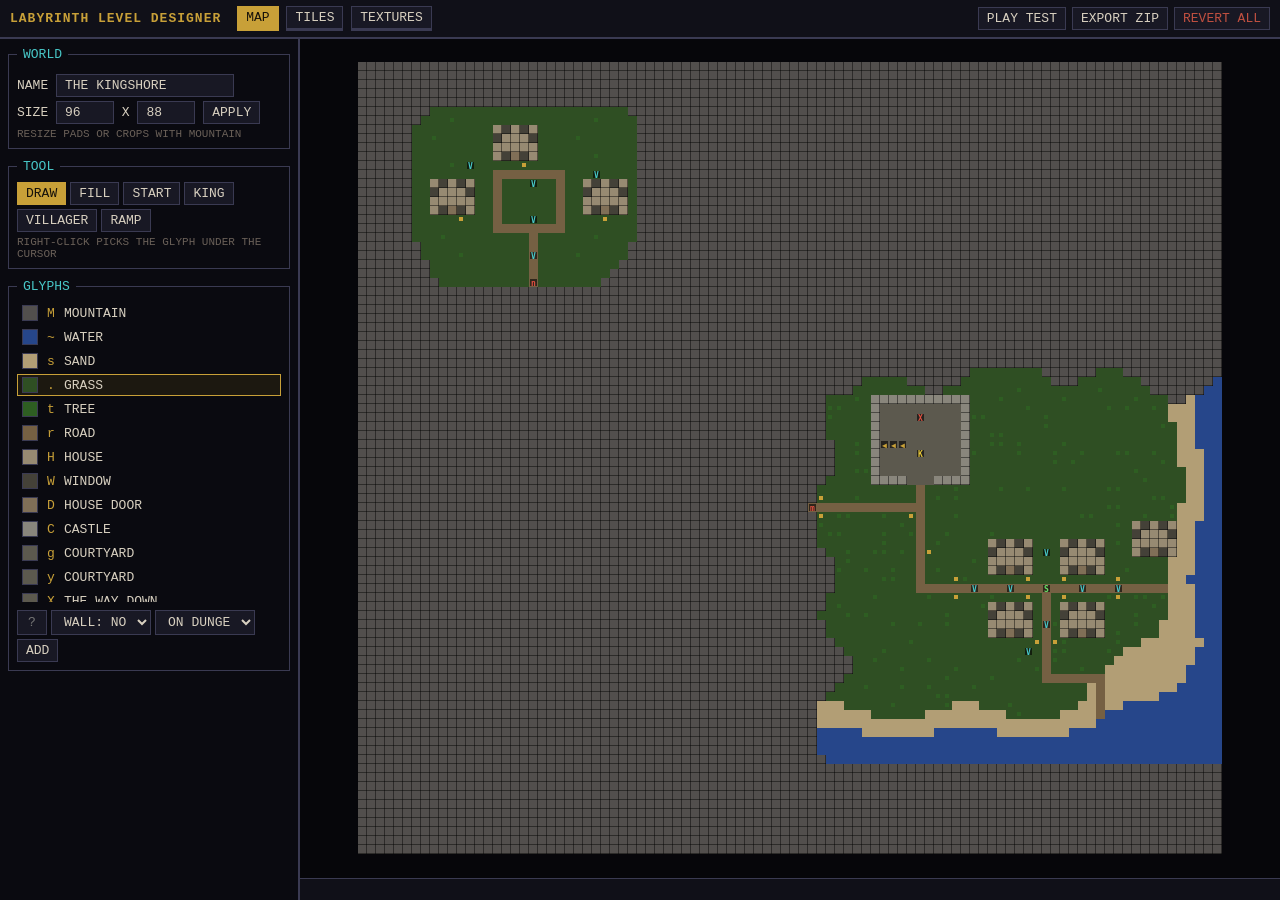
==== editor.html @ e6214b68 "feat: a level designer, and a game that carries its maker's world The overworld builder now consumes" ====
<!DOCTYPE html>
<html lang="en">
<head>
<meta charset="utf-8">
<title>LABYRINTH — Level Designer</title>
<meta name="viewport" content="width=device-width, initial-scale=1">
<meta name="theme-color" content="#0c0906">
<link rel="icon" href="icons/icon-192.png" sizes="192x192" type="image/png">
<link rel="stylesheet" href="editor.css">
</head>
<body>
<div id="ed">
  <header id="ed-top">
    <span id="ed-title">LABYRINTH LEVEL DESIGNER</span>
    <nav id="ed-tabs">
      <button class="tab active" data-tab="map">MAP</button>
      <button class="tab" data-tab="tiles">TILES</button>
      <button class="tab" data-tab="textures">TEXTURES</button>
    </nav>
    <span id="ed-actions">
      <button id="btn-play">PLAY TEST</button>
      <button id="btn-export">EXPORT ZIP</button>
      <button id="btn-revert" class="danger">REVERT ALL</button>
    </span>
  </header>

  <main id="panel-map" class="panel">
    <div id="map-side">
      <fieldset>
        <legend>WORLD</legend>
        <label>NAME <input id="world-name" maxlength="24"></label>
        <label>SIZE <input id="world-w" type="number" min="16" max="256"> x
          <input id="world-h" type="number" min="16" max="256">
          <button id="btn-resize">APPLY</button></label>
        <div class="hint">RESIZE PADS OR CROPS WITH MOUNTAIN</div>
      </fieldset>
      <fieldset>
        <legend>TOOL</legend>
        <div id="map-tools">
          <button class="tool active" data-tool="draw">DRAW</button>
          <button class="tool" data-tool="fill">FILL</button>
          <button class="tool" data-tool="start">START</button>
          <button class="tool" data-tool="king">KING</button>
          <button class="tool" data-tool="villager">VILLAGER</button>
          <button class="tool" data-tool="ramp">RAMP</button>
        </div>
        <div id="ramp-opts" class="hidden">
          CLIMBS <select id="ramp-dir">
            <option value="1">EAST</option><option value="2">WEST</option>
            <option value="3">SOUTH</option><option value="4">NORTH</option>
          </select>
          LEN <input id="ramp-len" type="number" min="1" max="8" value="1">
          <div class="hint">RIGHT-CLICK A RAMP TO REMOVE ITS FLIGHT</div>
        </div>
        <div id="start-opts" class="hidden">
          FACING <select id="start-dir">
            <option value="0">EAST</option><option value="3.14159">WEST</option>
            <option value="1.5708">SOUTH</option><option value="-1.5708">NORTH</option>
          </select>
        </div>
        <div class="hint">RIGHT-CLICK PICKS THE GLYPH UNDER THE CURSOR</div>
      </fieldset>
      <fieldset id="fs-legend">
        <legend>GLYPHS</legend>
        <div id="glyph-list"></div>
        <div id="glyph-add">
          <input id="new-glyph-ch" maxlength="1" placeholder="?">
          <select id="new-glyph-wall"></select>
          <select id="new-glyph-floor"></select>
          <button id="btn-add-glyph">ADD</button>
        </div>
      </fieldset>
      <div id="map-warn"></div>
    </div>
    <div id="map-main">
      <canvas id="mapcanvas"></canvas>
      <div id="map-status">&nbsp;</div>
    </div>
  </main>

  <main id="panel-tiles" class="panel hidden">
    <div id="tiles-bar">
      <button id="btn-new-wall">NEW WALL TILE</button>
      <button id="btn-new-floor">NEW GROUND TEXTURE</button>
      <span class="hint">EDITS TO STOCK TILES REACH THE DUNGEON TOO</span>
    </div>
    <table id="tiles-table">
      <thead><tr>
        <th>PREVIEW</th><th>ID</th><th>NAME</th><th>HEIGHT</th><th>DOOR</th>
        <th>GLOW</th><th>SHOP</th><th>PROP</th><th>&nbsp;</th>
      </tr></thead>
      <tbody></tbody>
    </table>
  </main>

  <main id="panel-textures" class="panel hidden">
    <div id="tex-grid"></div>
  </main>

  <div id="tex-editor" class="hidden">
    <div id="tex-editor-box">
      <header><span id="tex-editor-title">TEXTURE</span>
        <span>
          <button id="btn-tex-save">SAVE</button>
          <button id="btn-tex-reset" class="danger">RESET</button>
          <button id="btn-tex-close">CLOSE</button>
        </span>
      </header>
      <div id="tex-editor-body">
        <canvas id="texcanvas" width="512" height="512"></canvas>
        <div id="tex-side">
          <div id="tex-tools">
            <button class="ttool active" data-ttool="pen">PEN</button>
            <button class="ttool" data-ttool="fill">FILL</button>
            <button class="ttool" data-ttool="pick">PICK</button>
            SIZE <select id="tex-brush">
              <option value="1">1</option><option value="2">2</option><option value="4">4</option>
            </select>
          </div>
          <div id="tex-cur"></div>
          <div id="tex-rgb">
            R <input id="tex-r" type="number" min="0" max="255" value="200">
            G <input id="tex-g" type="number" min="0" max="255" value="160">
            B <input id="tex-b" type="number" min="0" max="255" value="60">
          </div>
          <label><input id="tex-post" type="checkbox" checked> POSTERIZE (DOS STEPS)</label>
          <div id="tex-pal"></div>
          <div class="hint">RIGHT-CLICK ON THE CANVAS PICKS A COLOR</div>
        </div>
      </div>
    </div>
  </div>
</div>

<!-- the game's own content code: same tiles, same textures, same world -->
<script src="js/engine/util.js"></script>
<script src="js/engine/font.js"></script>
<script src="js/game/tiles.js"></script>
<script src="js/game/slabs.js"></script>
<script src="js/game/textures.js"></script>
<script src="js/game/overworld.js"></script>
<!-- the designer -->
<script src="js/editor/estate.js"></script>
<script src="js/editor/ezip.js"></script>
<script src="js/editor/emap.js"></script>
<script src="js/editor/etiles.js"></script>
<script src="js/editor/etex.js"></script>
<script src="js/editor/emain.js"></script>
</body>
</html>
---- editor.css ----
/* ---- level designer: a DOS utility, not a modern app ---- */
:root {
  --bg: #0a0a10;
  --panel: #101018;
  --line: #3a3a52;
  --amber: #c8a038;
  --cyan: #48c8c8;
  --text: #d8d0c0;
  --dim: #6a6058;
  --danger: #c05040;
}
* { box-sizing: border-box; margin: 0; padding: 0; }
html, body { height: 100%; }
body {
  background: var(--bg);
  color: var(--text);
  font-family: 'Consolas', 'Courier New', monospace;
  font-size: 13px;
  text-transform: uppercase;
}
#ed { display: flex; flex-direction: column; height: 100%; }

#ed-top {
  display: flex; align-items: center; gap: 16px;
  padding: 6px 10px;
  background: var(--panel);
  border-bottom: 2px solid var(--line);
  flex-wrap: wrap;
}
#ed-title { color: var(--amber); font-weight: bold; letter-spacing: 1px; }
#ed-actions { margin-left: auto; display: flex; gap: 6px; }

button, select, input {
  font: inherit; text-transform: inherit;
  background: #181824; color: var(--text);
  border: 1px solid var(--line);
  padding: 3px 8px;
  cursor: pointer;
}
input { cursor: text; }
input[type=number] { width: 58px; }
button:hover { border-color: var(--amber); color: var(--amber); }
button.active { background: var(--amber); color: #14100a; border-color: var(--amber); }
button.danger { color: var(--danger); }
button.danger:hover { border-color: var(--danger); }
.tab { border-bottom-width: 3px; }
.hidden { display: none !important; }
/* glyph characters are case-sensitive data; never restyle their case */
.raw, #glyph-add input { text-transform: none; }
.hint { color: var(--dim); font-size: 11px; margin-top: 4px; }

.panel { flex: 1; overflow: auto; display: flex; min-height: 0; }

/* ---- map panel ---- */
#panel-map { flex-direction: row; }
#map-side {
  width: 300px; min-width: 300px; overflow-y: auto;
  padding: 8px; border-right: 2px solid var(--line);
  display: flex; flex-direction: column; gap: 10px;
}
fieldset { border: 1px solid var(--line); padding: 8px; }
legend { color: var(--cyan); padding: 0 6px; }
fieldset label { display: block; margin: 4px 0; }
#map-tools { display: flex; flex-wrap: wrap; gap: 4px; }
#map-main { flex: 1; display: flex; flex-direction: column; min-width: 0; }
#mapcanvas { flex: 1; width: 100%; min-height: 0; image-rendering: pixelated; cursor: crosshair; }
#map-status {
  padding: 3px 8px; background: var(--panel);
  border-top: 1px solid var(--line); color: var(--dim);
}
#map-warn { color: var(--danger); }

#glyph-list { display: flex; flex-direction: column; gap: 2px; max-height: 300px; overflow-y: auto; }
.glyph-row {
  display: flex; align-items: center; gap: 6px;
  padding: 2px 4px; cursor: pointer; border: 1px solid transparent;
}
.glyph-row:hover { border-color: var(--line); }
.glyph-row.active { border-color: var(--amber); background: #1c1810; }
.glyph-swatch { width: 16px; height: 16px; border: 1px solid var(--line); flex: none; }
.glyph-ch { color: var(--amber); width: 14px; text-align: center; flex: none; }
.glyph-name { flex: 1; overflow: hidden; white-space: nowrap; text-overflow: ellipsis; }
.glyph-del { color: var(--danger); background: none; border: none; padding: 0 4px; }
#glyph-add { display: flex; gap: 4px; margin-top: 8px; flex-wrap: wrap; }
#glyph-add input { width: 30px; text-align: center; }
#glyph-add select { max-width: 100px; }

/* ---- tiles panel ---- */
#panel-tiles { flex-direction: column; padding: 10px; }
#tiles-bar { display: flex; gap: 8px; align-items: center; margin-bottom: 10px; }
#tiles-table { border-collapse: collapse; }
#tiles-table th, #tiles-table td {
  border: 1px solid var(--line); padding: 4px 8px; text-align: left;
}
#tiles-table th { color: var(--cyan); }
#tiles-table canvas { display: block; image-rendering: pixelated; }
#tiles-table input[type=text] { width: 120px; }
#tiles-table .stock { color: var(--dim); }

/* ---- textures panel ---- */
#panel-textures { padding: 10px; display: block; }
#tex-grid { display: flex; flex-wrap: wrap; gap: 10px; }
.tex-card {
  border: 1px solid var(--line); padding: 6px; cursor: pointer;
  display: flex; flex-direction: column; gap: 4px; align-items: center;
}
.tex-card:hover { border-color: var(--amber); }
.tex-card canvas { image-rendering: pixelated; width: 96px; height: 96px; }
.tex-card .lbl { font-size: 11px; color: var(--dim); max-width: 100px; text-align: center; }
.tex-card.edited .lbl { color: var(--amber); }

/* ---- texture editor overlay ---- */
#tex-editor {
  position: fixed; inset: 0; background: rgba(4, 4, 8, 0.85);
  display: flex; align-items: center; justify-content: center; z-index: 10;
}
#tex-editor-box { background: var(--panel); border: 2px solid var(--line); }
#tex-editor-box header {
  display: flex; justify-content: space-between; align-items: center;
  padding: 6px 10px; border-bottom: 1px solid var(--line); color: var(--amber);
}
#tex-editor-body { display: flex; gap: 10px; padding: 10px; }
#texcanvas { image-rendering: pixelated; cursor: crosshair; border: 1px solid var(--line); }
#tex-side { width: 220px; display: flex; flex-direction: column; gap: 10px; }
#tex-tools { display: flex; gap: 4px; align-items: center; flex-wrap: wrap; }
#tex-cur { height: 24px; border: 1px solid var(--line); }
#tex-rgb { display: flex; gap: 4px; align-items: center; }
#tex-rgb input { width: 52px; }
#tex-pal { display: grid; grid-template-columns: repeat(8, 1fr); gap: 2px; }
.pal-swatch { aspect-ratio: 1; border: 1px solid var(--line); cursor: pointer; }
.pal-swatch:hover { border-color: var(--amber); }

@media (max-width: 900px) {
  #panel-map { flex-direction: column; }
  #map-side { width: auto; min-width: 0; border-right: none; border-bottom: 2px solid var(--line); }
  #tex-editor-body { flex-direction: column; }
  #texcanvas { width: 320px; height: 320px; }
}
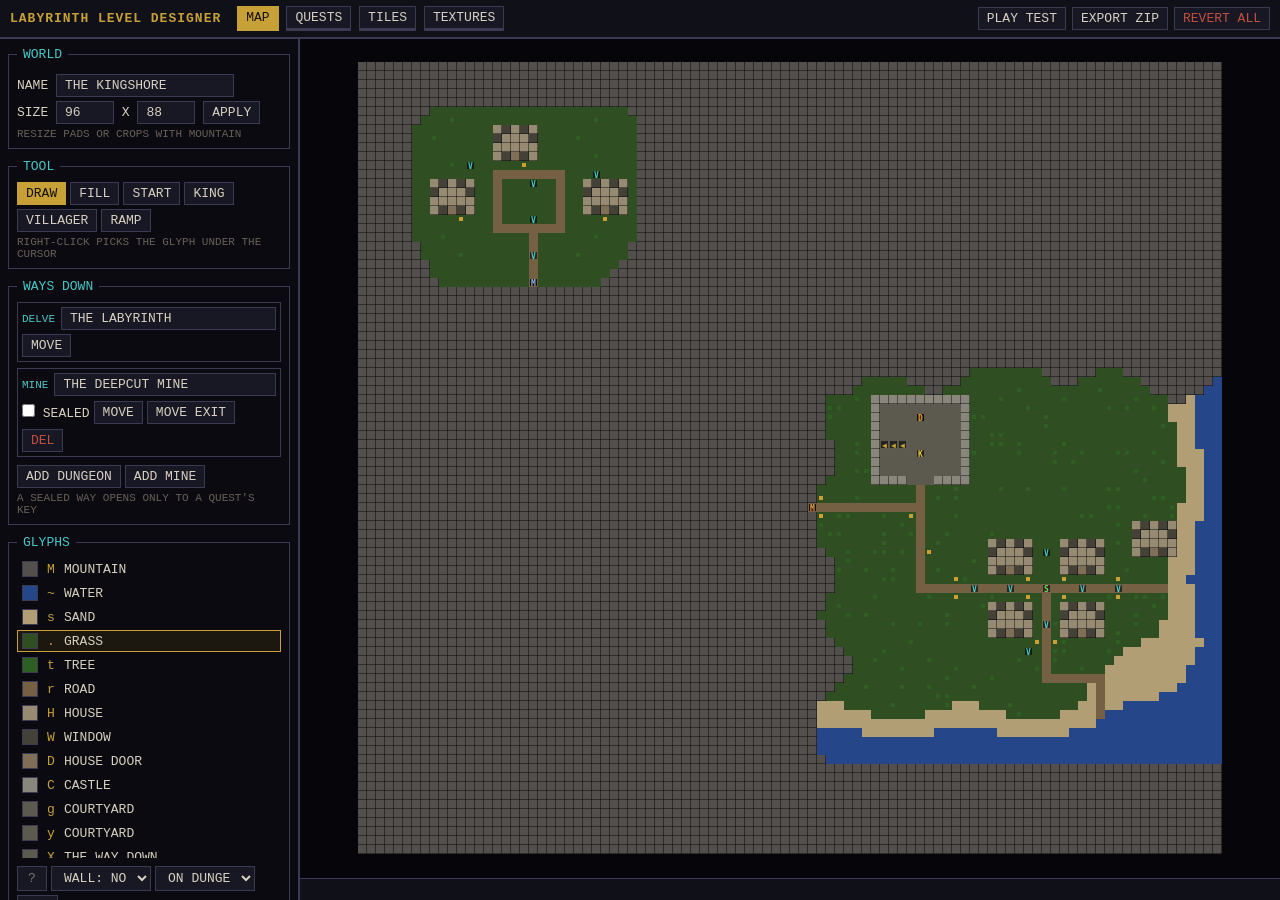
==== commit cfcde749: "feat: many ways down, and quests that hand you the keys The world below is realms now: every portal " ====
--- a/editor.html
+++ b/editor.html
@@ -14,6 +14,7 @@
     <span id="ed-title">LABYRINTH LEVEL DESIGNER</span>
     <nav id="ed-tabs">
       <button class="tab active" data-tab="map">MAP</button>
+      <button class="tab" data-tab="quests">QUESTS</button>
       <button class="tab" data-tab="tiles">TILES</button>
       <button class="tab" data-tab="textures">TEXTURES</button>
     </nav>
@@ -60,6 +61,15 @@
         </div>
         <div class="hint">RIGHT-CLICK PICKS THE GLYPH UNDER THE CURSOR</div>
       </fieldset>
+      <fieldset id="fs-portals">
+        <legend>WAYS DOWN</legend>
+        <div id="portal-list"></div>
+        <div id="portal-add">
+          <button id="btn-add-dungeon">ADD DUNGEON</button>
+          <button id="btn-add-mine">ADD MINE</button>
+        </div>
+        <div class="hint">A SEALED WAY OPENS ONLY TO A QUEST'S KEY</div>
+      </fieldset>
       <fieldset id="fs-legend">
         <legend>GLYPHS</legend>
         <div id="glyph-list"></div>
@@ -76,6 +86,20 @@
       <canvas id="mapcanvas"></canvas>
       <div id="map-status">&nbsp;</div>
     </div>
+  </main>
+
+  <main id="panel-quests" class="panel hidden">
+    <div id="quests-bar">
+      <button id="btn-add-quest">ADD QUEST</button>
+      <span class="hint">A VILLAGER ASKS FOR A RELIC FROM A DUNGEON OR MINE. THE REWARD CAN BE THE KEY TO A SEALED WAY.</span>
+    </div>
+    <table id="quests-table">
+      <thead><tr>
+        <th>NAME</th><th>RELIC</th><th>GIVER</th><th>WHERE IT LIES</th>
+        <th>GOLD</th><th>ITEM</th><th>KEY</th><th>&nbsp;</th>
+      </tr></thead>
+      <tbody></tbody>
+    </table>
   </main>
 
   <main id="panel-tiles" class="panel hidden">
@@ -138,11 +162,13 @@
 <script src="js/game/tiles.js"></script>
 <script src="js/game/slabs.js"></script>
 <script src="js/game/textures.js"></script>
+<script src="js/game/items.js"></script>
 <script src="js/game/overworld.js"></script>
 <!-- the designer -->
 <script src="js/editor/estate.js"></script>
 <script src="js/editor/ezip.js"></script>
 <script src="js/editor/emap.js"></script>
+<script src="js/editor/equests.js"></script>
 <script src="js/editor/etiles.js"></script>
 <script src="js/editor/etex.js"></script>
 <script src="js/editor/emain.js"></script>
--- a/editor.css
+++ b/editor.css
@@ -85,6 +85,28 @@
 #glyph-add input { width: 30px; text-align: center; }
 #glyph-add select { max-width: 100px; }
 
+/* ---- portals ---- */
+#portal-list { display: flex; flex-direction: column; gap: 6px; }
+.portal-row { border: 1px solid var(--line); padding: 4px; }
+.portal-head { display: flex; gap: 6px; align-items: center; }
+.portal-head input { flex: 1; min-width: 0; }
+.portal-kind { color: var(--cyan); font-size: 11px; flex: none; }
+.portal-opts { display: flex; gap: 4px; align-items: center; flex-wrap: wrap; margin-top: 4px; }
+.portal-opts input[type=number] { width: 44px; }
+#portal-add { display: flex; gap: 4px; margin-top: 8px; }
+
+/* ---- quests panel ---- */
+#panel-quests { flex-direction: column; padding: 10px; }
+#quests-bar { display: flex; gap: 8px; align-items: center; margin-bottom: 10px; flex-wrap: wrap; }
+#quests-table { border-collapse: collapse; }
+#quests-table th, #quests-table td {
+  border: 1px solid var(--line); padding: 4px 6px; text-align: left;
+}
+#quests-table th { color: var(--cyan); }
+#quests-table input[type=text] { width: 130px; }
+#quests-table input[type=number] { width: 60px; }
+#quests-table select { max-width: 160px; }
+
 /* ---- tiles panel ---- */
 #panel-tiles { flex-direction: column; padding: 10px; }
 #tiles-bar { display: flex; gap: 8px; align-items: center; margin-bottom: 10px; }
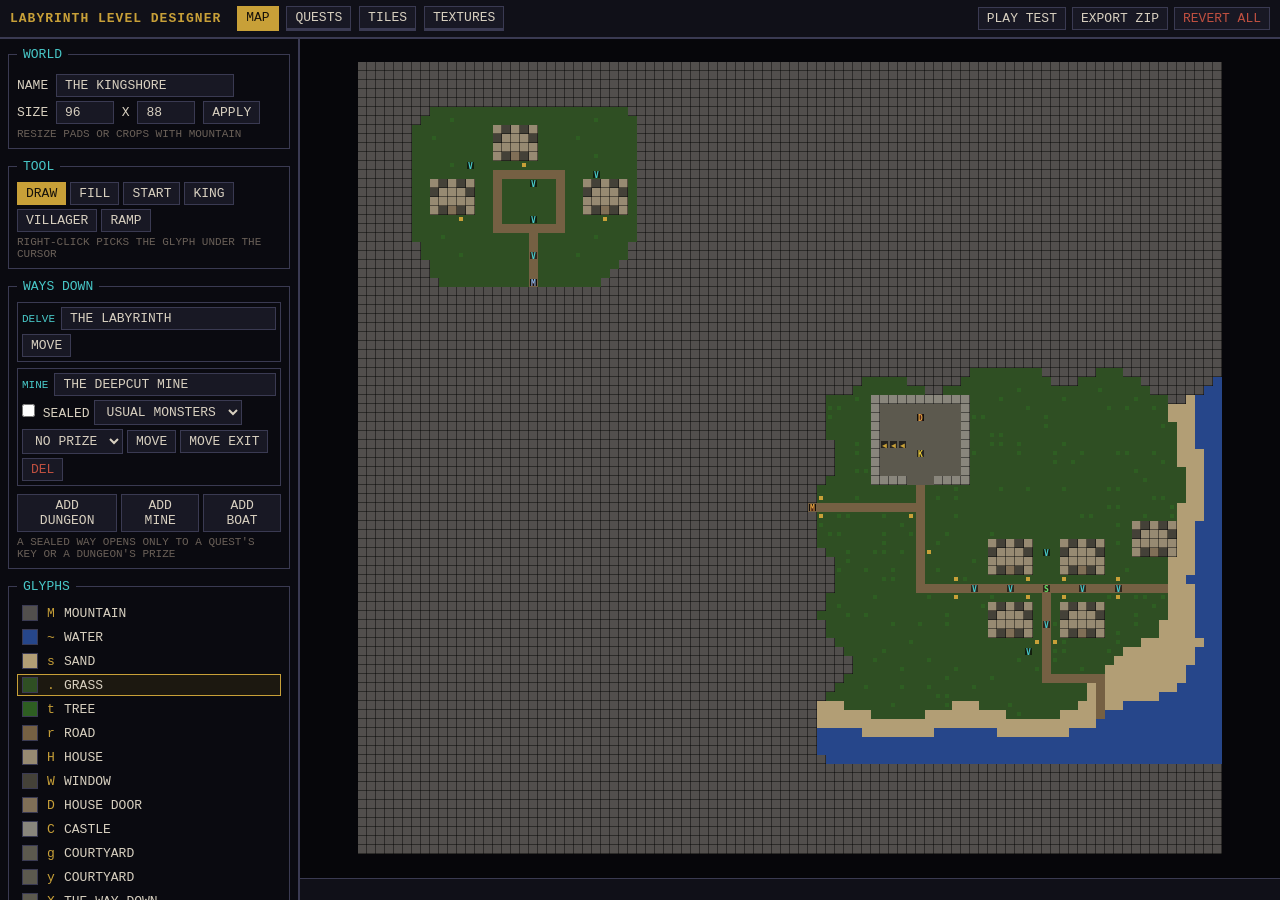
==== commit ffdf0ec7: "feat: the sundered shore - a shipwreck, a facsimile crown, a witch, and rats The first shipped custo" ====
--- a/editor.html
+++ b/editor.html
@@ -67,8 +67,9 @@
         <div id="portal-add">
           <button id="btn-add-dungeon">ADD DUNGEON</button>
           <button id="btn-add-mine">ADD MINE</button>
+          <button id="btn-add-boat">ADD BOAT</button>
         </div>
-        <div class="hint">A SEALED WAY OPENS ONLY TO A QUEST'S KEY</div>
+        <div class="hint">A SEALED WAY OPENS ONLY TO A QUEST'S KEY OR A DUNGEON'S PRIZE</div>
       </fieldset>
       <fieldset id="fs-legend">
         <legend>GLYPHS</legend>
@@ -91,12 +92,12 @@
   <main id="panel-quests" class="panel hidden">
     <div id="quests-bar">
       <button id="btn-add-quest">ADD QUEST</button>
-      <span class="hint">A VILLAGER ASKS FOR A RELIC FROM A DUNGEON OR MINE. THE REWARD CAN BE THE KEY TO A SEALED WAY.</span>
+      <span class="hint">FETCH A RELIC, SLAY A WITCH, OR CLEAR OUT VERMIN. THE REWARD CAN BE THE KEY TO A SEALED WAY. WORDS WRITES THE GIVER'S OWN LINES.</span>
     </div>
     <table id="quests-table">
       <thead><tr>
-        <th>NAME</th><th>RELIC</th><th>GIVER</th><th>WHERE IT LIES</th>
-        <th>GOLD</th><th>ITEM</th><th>KEY</th><th>&nbsp;</th>
+        <th>NAME</th><th>KIND</th><th>RELIC</th><th>GIVER</th><th>WHERE</th>
+        <th>GOLD</th><th>ITEM</th><th>KEY</th><th>&nbsp;</th><th>&nbsp;</th>
       </tr></thead>
       <tbody></tbody>
     </table>
--- a/editor.css
+++ b/editor.css
@@ -106,6 +106,14 @@
 #quests-table input[type=text] { width: 130px; }
 #quests-table input[type=number] { width: 60px; }
 #quests-table select { max-width: 160px; }
+/* the folded row where a quest giver's own words are written */
+.quest-words td { background: #101018; }
+.quest-words label { display: block; color: var(--cyan); margin: 4px 0 2px; }
+.quest-words textarea {
+  width: 100%; max-width: 640px; resize: vertical;
+  background: #0a0a10; color: inherit; border: 1px solid var(--line);
+  font: inherit; text-transform: uppercase;
+}
 
 /* ---- tiles panel ---- */
 #panel-tiles { flex-direction: column; padding: 10px; }
